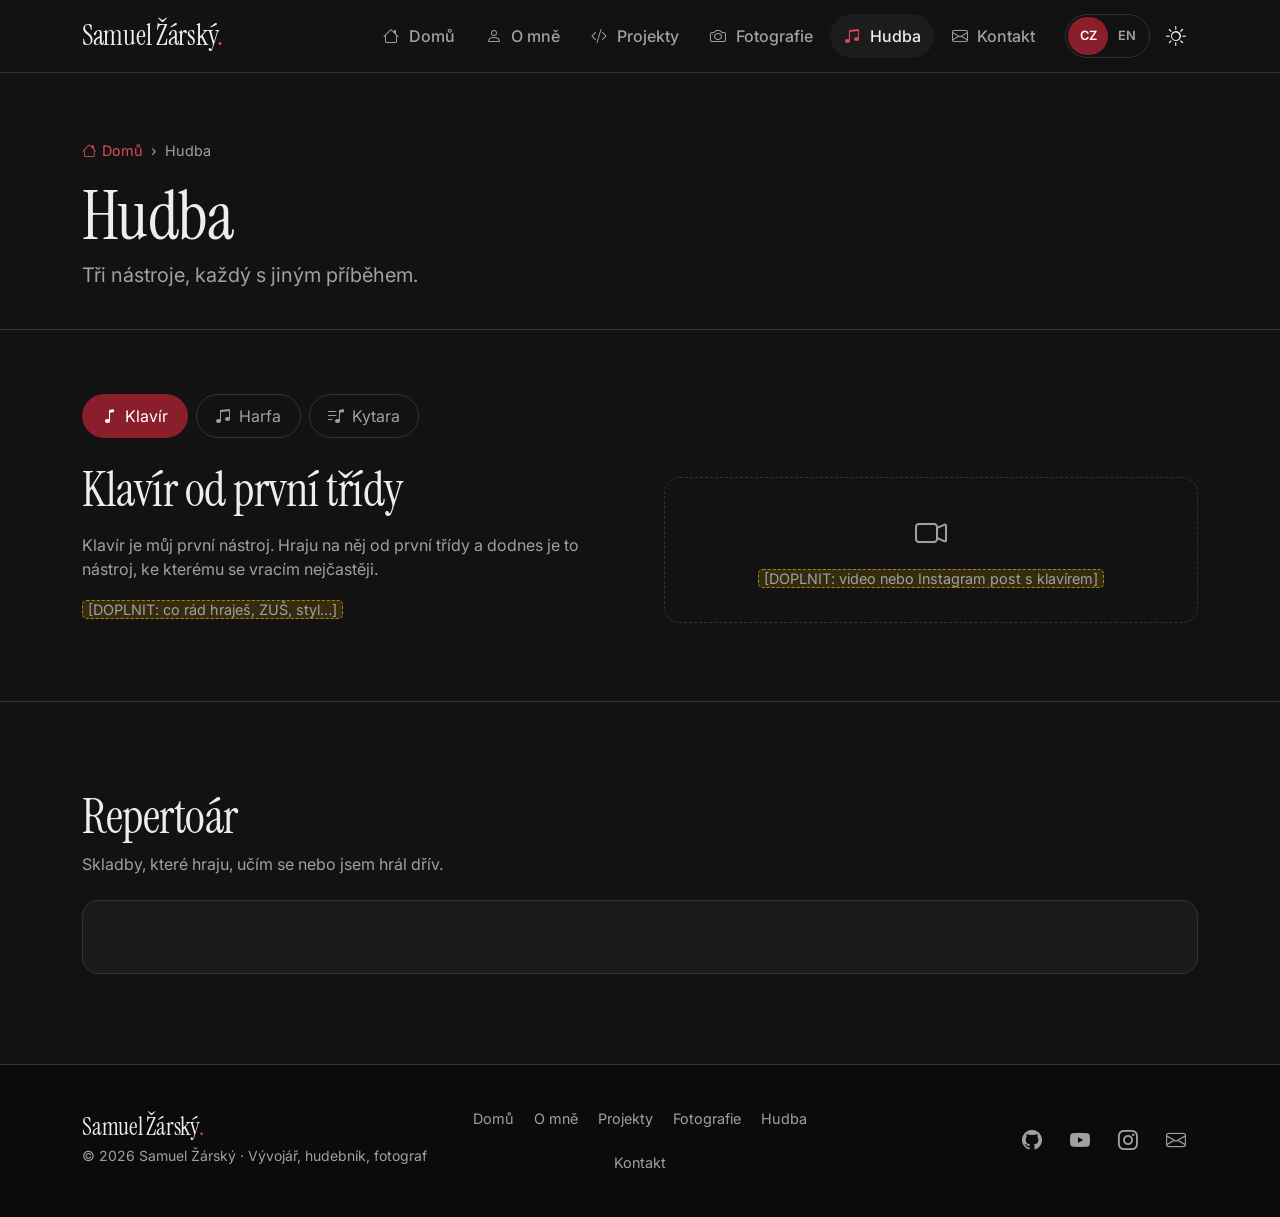
==== hudba.html @ fd3a8583 "web v1, needs updates" ====
<!DOCTYPE html>
<html lang="cs" data-bs-theme="dark">
<head>
  <meta charset="utf-8">
  <meta name="viewport" content="width=device-width, initial-scale=1">
  <title data-i18n="title.music">Hudba – Samuel Žárský</title>
  <meta name="description" content="Klavír, harfa a kytara: covery, videa a repertoár.">
  <meta name="theme-color" content="#121212">
  <script>
    (function () {
      try {
        var t = localStorage.getItem("theme");
        if (t === "light" || t === "dark") document.documentElement.setAttribute("data-bs-theme", t);
        var l = localStorage.getItem("lang");
        if (l === "cs" || l === "en") document.documentElement.lang = l;
      } catch (e) {}
    })();
  </script>
  <link rel="icon" href="assets/favicon.svg" type="image/svg+xml">
  <link rel="preconnect" href="https://fonts.googleapis.com">
  <link rel="preconnect" href="https://fonts.gstatic.com" crossorigin>
  <link rel="stylesheet" href="https://fonts.googleapis.com/css2?family=Instrument+Serif&amp;family=Inter:wght@400;500;600&amp;display=swap">
  <link rel="stylesheet" href="https://cdn.jsdelivr.net/npm/bootstrap@5.3.3/dist/css/bootstrap.min.css">
  <link rel="stylesheet" href="https://cdn.jsdelivr.net/npm/bootstrap-icons@1.11.3/font/bootstrap-icons.min.css">
  <link rel="stylesheet" href="https://cdn.datatables.net/2.1.8/css/dataTables.bootstrap5.min.css">
  <link rel="stylesheet" href="https://cdn.datatables.net/responsive/3.0.3/css/responsive.bootstrap5.min.css">
  <link rel="stylesheet" href="assets/css/style.css">
</head>
<body>
  <a class="skip-link visually-hidden-focusable" href="#main" data-i18n="common.skip">Přeskočit na obsah</a>

  <!-- Navbar + offcanvas menu -->
  <header class="site-header sticky-top">
    <nav class="navbar navbar-expand-lg" aria-label="Hlavní navigace" data-i18n-attr="aria-label:common.mainNav">
      <div class="container">
        <a class="navbar-brand logo" href="index.html">Samuel Žárský<span class="accent">.</span></a>
        <div class="d-flex align-items-center gap-1 order-lg-last ms-auto ms-lg-3">
          <div class="d-flex">
          <div class="btn-group lang-switch" role="group" aria-label="Jazyk / Language">
            <button type="button" class="btn btn-lang" data-lang="cs" aria-label="Čeština">CZ</button>
            <button type="button" class="btn btn-lang" data-lang="en" aria-label="English">EN</button>
          </div>
          </div>
          <button type="button" class="btn-icon theme-toggle" aria-label="Přepnout světlý / tmavý motiv" data-i18n-attr="aria-label:common.theme"><i class="bi bi-sun" aria-hidden="true"></i></button>
          <button class="navbar-toggler btn-icon" type="button" data-bs-toggle="offcanvas" data-bs-target="#mainMenu" aria-controls="mainMenu" aria-label="Otevřít menu" data-i18n-attr="aria-label:common.openMenu"><i class="bi bi-list" aria-hidden="true"></i></button>
        </div>
        <div class="offcanvas offcanvas-end" tabindex="-1" id="mainMenu" aria-labelledby="mainMenuLabel">
          <div class="offcanvas-header">
            <p class="offcanvas-title logo mb-0" id="mainMenuLabel">Samuel Žárský<span class="accent">.</span></p>
            <button type="button" class="btn-icon ms-auto" data-bs-dismiss="offcanvas" aria-label="Zavřít menu" data-i18n-attr="aria-label:common.closeMenu"><i class="bi bi-x-lg" aria-hidden="true"></i></button>
          </div>
          <div class="offcanvas-body">
            <ul class="navbar-nav ms-lg-auto gap-1">
              <li class="nav-item"><a class="nav-link" href="index.html"><i class="bi bi-house" aria-hidden="true"></i><span data-i18n="nav.home">Domů</span></a></li>
              <li class="nav-item"><a class="nav-link" href="o-mne.html"><i class="bi bi-person" aria-hidden="true"></i><span data-i18n="nav.about">O mně</span></a></li>
              <li class="nav-item"><a class="nav-link" href="projekty.html"><i class="bi bi-code-slash" aria-hidden="true"></i><span data-i18n="nav.projects">Projekty</span></a></li>
              <li class="nav-item"><a class="nav-link" href="fotografie.html"><i class="bi bi-camera" aria-hidden="true"></i><span data-i18n="nav.photo">Fotografie</span></a></li>
              <li class="nav-item"><a class="nav-link active" aria-current="page" href="hudba.html"><i class="bi bi-music-note-beamed" aria-hidden="true"></i><span data-i18n="nav.music">Hudba</span></a></li>
              <li class="nav-item"><a class="nav-link" href="kontakt.html"><i class="bi bi-envelope" aria-hidden="true"></i><span data-i18n="nav.contact">Kontakt</span></a></li>
            </ul>
            <div class="d-lg-none mt-4 pt-4 border-top">
              <div class="d-flex align-items-center justify-content-between gap-3 mb-3">
                <span class="form-section-title mb-0" data-i18n="common.language">Jazyk</span>
                <div class="btn-group lang-switch" role="group" aria-label="Jazyk / Language">
            <button type="button" class="btn btn-lang" data-lang="cs" aria-label="Čeština">CZ</button>
            <button type="button" class="btn btn-lang" data-lang="en" aria-label="English">EN</button>
          </div>
              </div>
              <div class="d-flex align-items-center justify-content-between gap-3 mb-3">
                <span class="form-section-title mb-0" data-i18n="common.themeLabel">Motiv</span>
                <button type="button" class="btn-icon theme-toggle" aria-label="Přepnout světlý / tmavý motiv" data-i18n-attr="aria-label:common.theme"><i class="bi bi-sun" aria-hidden="true"></i></button>
              </div>
              <ul class="social-links list-unstyled mb-0">
                <li><a class="btn-icon" href="https://github.com/StringSlayyer" target="_blank" rel="noopener" aria-label="GitHub"><i class="bi bi-github" aria-hidden="true"></i></a></li>
                <li><a class="btn-icon" href="https://www.youtube.com/@samuelzarsky666" target="_blank" rel="noopener" aria-label="YouTube"><i class="bi bi-youtube" aria-hidden="true"></i></a></li>
                <li><a class="btn-icon" href="https://www.instagram.com/samuel_zarsky/" target="_blank" rel="noopener" aria-label="Instagram"><i class="bi bi-instagram" aria-hidden="true"></i></a></li>
                <li><a class="btn-icon" href="mailto:sam@viademy.com" aria-label="E-mail"><i class="bi bi-envelope" aria-hidden="true"></i></a></li>
              </ul>
            </div>
          </div>
        </div>
      </div>
    </nav>
  </header>

  <main id="main">
    <div class="page-header">
      <div class="container">
        <nav aria-label="Drobečková navigace" data-i18n-attr="aria-label:common.breadcrumb">
          <ol class="breadcrumb mb-2">
            <li class="breadcrumb-item"><a href="index.html"><i class="bi bi-house" aria-hidden="true"></i><span data-i18n="nav.home">Domů</span></a></li>
            <li class="breadcrumb-item active" aria-current="page" data-i18n="nav.music">Hudba</li>
          </ol>
        </nav>
        <h1 class="mb-2" data-i18n="music.title">Hudba</h1>
        <p class="lead mb-0" data-i18n="music.lead">Tři nástroje, každý s jiným příběhem.</p>
      </div>
    </div>

    <section class="section-tight" aria-label="Nástroje" data-i18n-attr="aria-label:music.instrumentsLabel">
      <div class="container">
        <!-- Taby: Klavír / Harfa / Kytara -->
        <ul class="nav nav-pills tab-scroll mb-4" id="musicTabs" role="tablist">
          <li class="nav-item" role="presentation">
            <button class="nav-link active" id="tab-piano" data-bs-toggle="pill" data-bs-target="#pane-piano" type="button" role="tab" aria-controls="pane-piano" aria-selected="true"><i class="bi bi-music-note" aria-hidden="true"></i><span data-i18n="music.piano">Klavír</span></button>
          </li>
          <li class="nav-item" role="presentation">
            <button class="nav-link" id="tab-harp" data-bs-toggle="pill" data-bs-target="#pane-harp" type="button" role="tab" aria-controls="pane-harp" aria-selected="false"><i class="bi bi-music-note-beamed" aria-hidden="true"></i><span data-i18n="music.harp">Harfa</span></button>
          </li>
          <li class="nav-item" role="presentation">
            <button class="nav-link" id="tab-guitar" data-bs-toggle="pill" data-bs-target="#pane-guitar" type="button" role="tab" aria-controls="pane-guitar" aria-selected="false"><i class="bi bi-music-note-list" aria-hidden="true"></i><span data-i18n="music.guitar">Kytara</span></button>
          </li>
        </ul>

        <div class="tab-content">
          <div class="tab-pane fade show active" id="pane-piano" role="tabpanel" aria-labelledby="tab-piano" tabindex="0">
            <div class="row g-4 g-lg-5 align-items-center">
              <div class="col-lg-6">
                <h2 class="mb-3" data-i18n="music.pianoTitle">Klavír od první třídy</h2>
                <p class="text-secondary" data-i18n="music.pianoText">Klavír je můj první nástroj. Hraju na něj od první třídy a dodnes je to nástroj, ke kterému se vracím nejčastěji.</p>
                <p class="text-secondary"><span class="todo">[DOPLNIT: co rád hraješ, ZUŠ, styl…]</span></p>
              </div>
              <div class="col-lg-6">
                <div class="embed-placeholder">
                  <i class="bi bi-camera-video fs-2 d-block mb-2" aria-hidden="true"></i>
                  <span class="todo">[DOPLNIT: video nebo Instagram post s klavírem]</span>
                </div>
                <!-- Sem lze vložit YouTube embed (<div class="ratio ratio-16x9 video-frame"><iframe …></iframe></div>) nebo Instagram embed, viz návod v tabu Kytara. -->
              </div>
            </div>
          </div>

          <div class="tab-pane fade" id="pane-harp" role="tabpanel" aria-labelledby="tab-harp" tabindex="0">
            <div class="row g-4 g-lg-5">
              <div class="col-lg-4">
                <h2 class="mb-3" data-i18n="music.harpTitle">Harfa</h2>
                <p class="text-secondary" data-i18n="music.harpText">Na harfu jsem chodil od roku 2017 šest let, pak jsem pokračoval sám. Na YouTube jsou moje covery, novější a kratší videa mám na Instagramu.</p>
                <div class="d-flex flex-wrap gap-2">
                  <a class="btn btn-primary" href="https://www.youtube.com/@samuelzarsky666" target="_blank" rel="noopener"><i class="bi bi-youtube" aria-hidden="true"></i><span data-i18n="music.ytChannel">YouTube kanál</span></a>
                  <a class="btn btn-outline-primary" href="https://www.instagram.com/samuel_zarsky/" target="_blank" rel="noopener"><i class="bi bi-instagram" aria-hidden="true"></i><span data-i18n="common.moreOnIg">Více na Instagramu</span></a>
                </div>
              </div>
              <div class="col-lg-8">
                <div class="row g-4">
                  <div class="col-md-6">
                    <div class="ratio ratio-16x9 video-frame">
                      <iframe src="https://www.youtube-nocookie.com/embed/yvp74DBEI4M" title="Shallow – Lady Gaga, Bradley Cooper (harp cover)" loading="lazy" allow="accelerometer; clipboard-write; encrypted-media; gyroscope; picture-in-picture; web-share" referrerpolicy="strict-origin-when-cross-origin" allowfullscreen></iframe>
                    </div>
                    <p class="mt-2 mb-0 small">Shallow – Lady Gaga, Bradley Cooper</p>
                  </div>
                  <div class="col-md-6">
                    <div class="ratio ratio-16x9 video-frame">
                      <iframe src="https://www.youtube-nocookie.com/embed/tl8LUJA0MZ8" title="Gott ist im Regen – Schwarzer Engel (harp cover)" loading="lazy" allow="accelerometer; clipboard-write; encrypted-media; gyroscope; picture-in-picture; web-share" referrerpolicy="strict-origin-when-cross-origin" allowfullscreen></iframe>
                    </div>
                    <p class="mt-2 mb-0 small">Gott ist im Regen – Schwarzer Engel</p>
                  </div>
                </div>
              </div>
            </div>
          </div>

          <div class="tab-pane fade" id="pane-guitar" role="tabpanel" aria-labelledby="tab-guitar" tabindex="0">
            <div class="row g-4 g-lg-5 align-items-center">
              <div class="col-lg-6">
                <h2 class="mb-3" data-i18n="music.guitarTitle">Kytara jako samouk</h2>
                <p class="text-secondary" data-i18n="music.guitarText">Na kytaru jsem se naučil sám. Kratší nahrávky s kytarou průběžně přidávám na Instagram.</p>
                <!-- Kapela: odkomentovat, až bude možné ji zmínit
                <p class="text-secondary" data-i18n="music.band">Na kytaru hraju také v kapele.</p>
                -->
                <a class="btn btn-outline-primary" href="https://www.instagram.com/samuel_zarsky/" target="_blank" rel="noopener"><i class="bi bi-instagram" aria-hidden="true"></i><span data-i18n="common.moreOnIg">Více na Instagramu</span></a>
              </div>
              <div class="col-lg-6">
                <div class="embed-placeholder">
                  <i class="bi bi-instagram fs-2 d-block mb-2" aria-hidden="true"></i>
                  <span class="todo">[DOPLNIT: Instagram post / reel s kytarou]</span>
                </div>
                <!--
                  Instagram embed (post nebo reel; highlights a stories vložit nejdou):
                  1. Na instagram.com otevřete post → tři tečky (…) → „Vložit“ (Embed) → „Kopírovat kód pro vložení“.
                  2. Smažte <div class="embed-placeholder">…</div> výše a vložte kód sem.
                  3. Kód obsahuje <script async src="//www.instagram.com/embed.js"></script>; stačí jen jednou na stránce.
                -->
              </div>
            </div>
          </div>
        </div>
      </div>
    </section>

    <!-- DataTable: repertoár -->
    <section class="section border-top" aria-labelledby="repTitle">
      <div class="container">
        <div class="mb-4" data-reveal>
          <h2 id="repTitle" class="mb-2" data-i18n="music.repTitle">Repertoár</h2>
          <p class="text-secondary mb-0" data-i18n="music.repText">Skladby, které hraju, učím se nebo jsem hrál dřív.</p>
        </div>
        <div class="card-surface table-wrap">
          <table id="repTable" class="table table-striped table-hover align-middle w-100"></table>
        </div>
      </div>
    </section>
  </main>

  <!-- Footer -->
  <footer class="site-footer">
    <div class="container">
      <div class="row g-4 align-items-center text-center text-md-start">
        <div class="col-md-6 col-lg-4">
          <a class="logo" href="index.html">Samuel Žárský<span class="accent">.</span></a>
          <p class="text-secondary small mb-0 mt-1">&copy; 2026 Samuel Žárský · <span data-i18n="footer.note">Vývojář, hudebník, fotograf</span></p>
        </div>
        <nav class="col-lg-4 d-none d-lg-block" aria-label="Mapa webu" data-i18n-attr="aria-label:footer.sitemap">
          <ul class="footer-sitemap list-unstyled mb-0">
            <li><a href="index.html" data-i18n="nav.home">Domů</a></li>
            <li><a href="o-mne.html" data-i18n="nav.about">O mně</a></li>
            <li><a href="projekty.html" data-i18n="nav.projects">Projekty</a></li>
            <li><a href="fotografie.html" data-i18n="nav.photo">Fotografie</a></li>
            <li><a href="hudba.html" data-i18n="nav.music">Hudba</a></li>
            <li><a href="kontakt.html" data-i18n="nav.contact">Kontakt</a></li>
          </ul>
        </nav>
        <div class="col-md-6 col-lg-4 d-flex justify-content-center justify-content-md-end">
          <ul class="social-links list-unstyled mb-0">
                <li><a class="btn-icon" href="https://github.com/StringSlayyer" target="_blank" rel="noopener" aria-label="GitHub"><i class="bi bi-github" aria-hidden="true"></i></a></li>
                <li><a class="btn-icon" href="https://www.youtube.com/@samuelzarsky666" target="_blank" rel="noopener" aria-label="YouTube"><i class="bi bi-youtube" aria-hidden="true"></i></a></li>
                <li><a class="btn-icon" href="https://www.instagram.com/samuel_zarsky/" target="_blank" rel="noopener" aria-label="Instagram"><i class="bi bi-instagram" aria-hidden="true"></i></a></li>
                <li><a class="btn-icon" href="mailto:sam@viademy.com" aria-label="E-mail"><i class="bi bi-envelope" aria-hidden="true"></i></a></li>
              </ul>
        </div>
      </div>
    </div>
  </footer>
  <script src="https://cdn.jsdelivr.net/npm/bootstrap@5.3.3/dist/js/bootstrap.bundle.min.js"></script>
  <script src="https://code.jquery.com/jquery-3.7.1.min.js"></script>
  <script src="https://cdn.datatables.net/2.1.8/js/dataTables.min.js"></script>
  <script src="https://cdn.datatables.net/2.1.8/js/dataTables.bootstrap5.min.js"></script>
  <script src="https://cdn.datatables.net/responsive/3.0.3/js/dataTables.responsive.min.js"></script>
  <script src="https://cdn.datatables.net/responsive/3.0.3/js/responsive.bootstrap5.min.js"></script>
  <script src="assets/js/data-repertoar.js"></script>
  <script src="assets/js/i18n.js"></script>
  <script src="assets/js/main.js"></script>
</body>
</html>
---- assets/css/style.css ----
/* ===== Proměnné a motivy ===== */
:root {
  --accent: #8B1E2B;
  --accent-hover: #A3222F;
  --accent-active: #741823;
  --accent-light: #D94A5A;
  --accent-rgb: 139, 30, 43;
  --font-heading: "Instrument Serif", Georgia, "Times New Roman", serif;
  --font-body: "Inter", system-ui, -apple-system, "Segoe UI", Roboto, sans-serif;
  --radius: 1rem;
  --nav-h: 72px;
}

[data-bs-theme="dark"] {
  --bg: #121212;
  --surface: #1A1A1A;
  --surface-2: #1C1C1C;
  --border: #333333;
  --text: #EDEDED;
  --text-2: #A0A0A0;
  --accent-text: var(--accent-light);
  --nav-bg: rgba(18, 18, 18, 0.72);
  --footer-bg: #0B0B0B;

  --bs-body-bg: var(--bg);
  --bs-body-bg-rgb: 18, 18, 18;
  --bs-body-color: var(--text);
  --bs-body-color-rgb: 237, 237, 237;
  --bs-emphasis-color: #FFFFFF;
  --bs-heading-color: var(--text);
  --bs-secondary-color: var(--text-2);
  --bs-secondary-bg: var(--surface-2);
  --bs-tertiary-bg: var(--surface);
  --bs-border-color: var(--border);
  --bs-link-color: var(--accent-light);
  --bs-link-color-rgb: 217, 74, 90;
  --bs-link-hover-color: #E7707D;
  --bs-link-hover-color-rgb: 231, 112, 125;
}

[data-bs-theme="light"] {
  --bg: #FAFAFA;
  --surface: #FFFFFF;
  --surface-2: #F2F2F2;
  --border: #DDDDDD;
  --text: #1A1A1A;
  --text-2: #5C5C5C;
  --accent-text: var(--accent);
  --nav-bg: rgba(250, 250, 250, 0.78);
  --footer-bg: #F0F0F0;

  --bs-body-bg: var(--bg);
  --bs-body-bg-rgb: 250, 250, 250;
  --bs-body-color: var(--text);
  --bs-body-color-rgb: 26, 26, 26;
  --bs-heading-color: var(--text);
  --bs-secondary-color: var(--text-2);
  --bs-secondary-bg: var(--surface-2);
  --bs-tertiary-bg: var(--surface);
  --bs-border-color: var(--border);
  --bs-link-color: var(--accent);
  --bs-link-color-rgb: 139, 30, 43;
  --bs-link-hover-color: var(--accent-hover);
  --bs-link-hover-color-rgb: 163, 34, 47;
}

/* ===== Základ ===== */
html { scroll-padding-top: calc(var(--nav-h) + 1rem); }

body {
  font-family: var(--font-body);
  background: var(--bg);
  color: var(--text);
  -webkit-font-smoothing: antialiased;
  display: flex;
  flex-direction: column;
  min-height: 100vh;
}

main { flex: 1 0 auto; }

h1, h2, h3, h4, .display-heading, .logo {
  font-family: var(--font-heading);
  font-weight: 400;
  letter-spacing: -0.01em;
}

h1 { font-size: clamp(2.4rem, 5vw + 1rem, 4.25rem); line-height: 1.05; }
h2 { font-size: clamp(1.9rem, 3vw + 1rem, 3rem); line-height: 1.1; }
h3 { font-size: clamp(1.5rem, 1.5vw + 1rem, 2rem); }

.text-secondary { color: var(--text-2) !important; }
.text-accent { color: var(--accent-text) !important; }
.accent { color: var(--accent-text); }

.eyebrow {
  font-family: var(--font-body);
  font-size: 0.78rem;
  font-weight: 600;
  letter-spacing: 0.16em;
  text-transform: uppercase;
  color: var(--accent-text);
}

.section { padding-block: clamp(3.5rem, 7vw, 6.5rem); }
.section-tight { padding-block: clamp(2.5rem, 5vw, 4rem); }
.lead { color: var(--text-2); font-weight: 400; }

::selection { background: var(--accent); color: #fff; }

.skip-link {
  position: absolute;
  left: 1rem;
  top: 1rem;
  z-index: 2000;
  padding: 0.75rem 1rem;
  background: var(--accent);
  color: #fff;
  border-radius: 0.5rem;
}

/* ===== Tlačítka ===== */
.btn {
  --bs-btn-padding-y: 0.65rem;
  --bs-btn-padding-x: 1.35rem;
  --bs-btn-font-weight: 500;
  --bs-btn-border-radius: 999px;
  min-height: 44px;
  display: inline-flex;
  align-items: center;
  justify-content: center;
  gap: 0.5rem;
}

.btn-sm { --bs-btn-padding-y: 0.35rem; --bs-btn-padding-x: 0.9rem; }

.btn-primary {
  --bs-btn-color: #fff;
  --bs-btn-bg: var(--accent);
  --bs-btn-border-color: var(--accent);
  --bs-btn-hover-color: #fff;
  --bs-btn-hover-bg: var(--accent-hover);
  --bs-btn-hover-border-color: var(--accent-hover);
  --bs-btn-active-color: #fff;
  --bs-btn-active-bg: var(--accent-active);
  --bs-btn-active-border-color: var(--accent-active);
  --bs-btn-disabled-bg: var(--accent);
  --bs-btn-disabled-border-color: var(--accent);
  --bs-btn-focus-shadow-rgb: var(--accent-rgb);
}

.btn-outline-primary {
  --bs-btn-color: var(--accent-text);
  --bs-btn-border-color: var(--accent);
  --bs-btn-hover-color: #fff;
  --bs-btn-hover-bg: var(--accent);
  --bs-btn-hover-border-color: var(--accent);
  --bs-btn-active-color: #fff;
  --bs-btn-active-bg: var(--accent-active);
  --bs-btn-active-border-color: var(--accent-active);
  --bs-btn-focus-shadow-rgb: var(--accent-rgb);
}

.btn-outline-light-subtle {
  --bs-btn-color: var(--text);
  --bs-btn-border-color: var(--border);
  --bs-btn-hover-color: var(--text);
  --bs-btn-hover-bg: var(--surface-2);
  --bs-btn-hover-border-color: var(--text-2);
  --bs-btn-active-color: var(--text);
  --bs-btn-active-bg: var(--surface-2);
  --bs-btn-active-border-color: var(--text-2);
}

.btn-link-arrow {
  padding: 0;
  min-height: 44px;
  color: var(--accent-text);
  font-weight: 500;
  text-decoration: none;
  display: inline-flex;
  align-items: center;
  gap: 0.4rem;
}

.btn-link-arrow i { transition: transform 0.2s ease; }
.btn-link-arrow:hover i { transform: translateX(4px); }

.btn-icon {
  width: 44px;
  height: 44px;
  padding: 0;
  border: 0;
  border-radius: 50%;
  display: inline-flex;
  align-items: center;
  justify-content: center;
  background: transparent;
  color: var(--text);
  font-size: 1.25rem;
}

.btn-icon:hover { background: var(--surface-2); color: var(--text); }
.btn-icon:focus-visible { outline: 2px solid var(--accent-text); outline-offset: 2px; }

/* Přepínač jazyka */
.lang-switch {
  border: 1px solid var(--border);
  border-radius: 999px;
  padding: 2px;
}

.btn-lang {
  --bs-btn-padding-x: 0.6rem;
  --bs-btn-padding-y: 0;
  --bs-btn-font-size: 0.8rem;
  --bs-btn-font-weight: 600;
  min-width: 40px;
  min-height: 38px;
  color: var(--text-2);
  border: 0;
  border-radius: 999px !important;
}

.btn-lang:hover { color: var(--text); }
.btn-lang.active { background: var(--accent); color: #fff; }

/* ===== Navbar ===== */
.site-header {
  isolation: isolate;
  border-bottom: 1px solid var(--border);
}

/* Blur na pseudo-elementu: backdrop-filter přímo na headeru by „uvěznil“ fixní offcanvas uvnitř headeru */
.site-header::before {
  content: "";
  position: absolute;
  inset: 0;
  z-index: -1;
  background: var(--nav-bg);
  -webkit-backdrop-filter: blur(14px) saturate(140%);
  backdrop-filter: blur(14px) saturate(140%);
}

.site-header .navbar { min-height: var(--nav-h); padding-block: 0.5rem; }

.logo {
  font-size: 1.75rem;
  color: var(--text);
  text-decoration: none;
  line-height: 1;
  white-space: nowrap;
}

.logo:hover { color: var(--text); }
.logo .accent { color: var(--accent-text); }

.navbar-toggler { border: 0; box-shadow: none !important; }

.site-header .nav-link {
  display: flex;
  align-items: center;
  gap: 0.6rem;
  min-height: 44px;
  color: var(--text-2);
  font-weight: 500;
  border-radius: 999px;
  transition: color 0.2s ease, background-color 0.2s ease;
}

.site-header .nav-link:hover { color: var(--text); }
.site-header .nav-link.active { color: var(--text); }
.site-header .nav-link.active i { color: var(--accent-text); }

.offcanvas {
  --bs-offcanvas-bg: var(--surface);
  --bs-offcanvas-width: min(320px, 85vw);
  border-left: 1px solid var(--border);
}

@media (max-width: 991.98px) {
  .site-header .nav-link {
    padding: 0.75rem 1rem;
    font-size: 1.1rem;
  }
  .site-header .nav-link.active { background: var(--surface-2); }
}

@media (min-width: 992px) {
  .site-header .nav-link { padding-inline: 0.85rem !important; }
  .site-header .nav-link.active { background: var(--surface-2); }
}

@media (max-width: 400px) {
  .logo { font-size: 1.45rem; }
  .site-header .container { padding-inline: 0.75rem; }
}

/* ===== Carousel ===== */
.hero-carousel { background: #000; }

.hero-carousel .carousel-item { height: 280px; }

@media (min-width: 768px) { .hero-carousel .carousel-item { height: 400px; } }
@media (min-width: 992px) { .hero-carousel .carousel-item { height: 560px; } }

.hero-carousel .carousel-item img {
  width: 100%;
  height: 100%;
  object-fit: cover;
}

.hero-carousel .carousel-caption {
  z-index: 2;
  left: 50%;
  right: auto;
  bottom: 50%;
  transform: translate(-50%, 50%);
  width: min(640px, calc(100% - 7rem));
  padding: 1.25rem 1.75rem;
  text-align: center;
  background: rgba(0, 0, 0, 0.45);
  -webkit-backdrop-filter: blur(6px);
  backdrop-filter: blur(6px);
  border: 1px solid rgba(255, 255, 255, 0.12);
  border-radius: var(--radius);
}

.hero-carousel .carousel-caption h2 {
  font-size: clamp(1.9rem, 4vw + 0.5rem, 3.75rem);
  color: #fff;
  margin-bottom: 0.4rem;
}

.hero-carousel .carousel-caption p {
  font-size: clamp(0.9rem, 0.6vw + 0.75rem, 1.15rem);
  color: rgba(255, 255, 255, 0.85);
  margin: 0;
}

.hero-carousel .carousel-control-prev,
.hero-carousel .carousel-control-next {
  width: 4rem;
  z-index: 3;
}

.hero-carousel .carousel-indicators { z-index: 3; margin-bottom: 0.75rem; }

.hero-carousel .carousel-indicators [data-bs-target] {
  width: 28px;
  height: 4px;
  border-radius: 2px;
}

.hero-carousel .carousel-indicators .active { background-color: var(--accent-light); }

@media (max-width: 575.98px) {
  .hero-carousel .carousel-caption { width: calc(100% - 6rem); padding: 0.9rem 1rem; }
  .hero-carousel .carousel-control-prev,
  .hero-carousel .carousel-control-next { width: 2.75rem; }
}

/* ===== Intro ===== */
.portrait {
  width: 100%;
  aspect-ratio: 4 / 5;
  object-fit: cover;
  border-radius: var(--radius);
  border: 1px solid var(--border);
}

/* ===== Karty ===== */
.card-surface {
  background: var(--surface);
  border: 1px solid var(--border);
  border-radius: var(--radius);
  color: var(--text);
  transition: transform 0.25s ease, border-color 0.25s ease, box-shadow 0.25s ease;
}

.card-hover:hover {
  transform: translateY(-4px);
  border-color: rgba(var(--accent-rgb), 0.7);
  box-shadow: 0 14px 32px rgba(0, 0, 0, 0.25);
}

.card-icon {
  width: 52px;
  height: 52px;
  border-radius: 14px;
  display: inline-flex;
  align-items: center;
  justify-content: center;
  font-size: 1.5rem;
  background: rgba(var(--accent-rgb), 0.15);
  color: var(--accent-text);
}

/* ===== Bento grid ===== */
.bento {
  display: grid;
  gap: 1rem;
  grid-template-columns: repeat(2, 1fr);
}

.bento-card {
  position: relative;
  padding: clamp(1.5rem, 3vw, 2.25rem);
  display: flex;
  flex-direction: column;
  gap: 0.75rem;
  overflow: hidden;
  min-height: 200px;
  text-decoration: none;
}

.bento-card h3 { margin: 0; }
.bento-card p { color: var(--text-2); margin: 0; }
.bento-card .btn-link-arrow { margin-top: auto; }

.bento-card.has-image { color: #fff; border-color: transparent; }
.bento-card.has-image p { color: rgba(255, 255, 255, 0.85); }
.bento-card.has-image .btn-link-arrow { color: #fff; }

.bento-card .bento-bg {
  position: absolute;
  inset: 0;
  width: 100%;
  height: 100%;
  object-fit: cover;
  z-index: 0;
  transition: transform 0.6s ease;
}

.bento-card.has-image::before {
  content: "";
  position: absolute;
  inset: 0;
  background: rgba(0, 0, 0, 0.55);
  z-index: 1;
}

.bento-card > *:not(.bento-bg) { position: relative; z-index: 2; }
.bento-card:hover .bento-bg { transform: scale(1.04); }

.project-list { list-style: none; padding: 0; margin: 0.5rem 0 0; }

.project-list li {
  display: flex;
  justify-content: space-between;
  gap: 1rem;
  padding: 0.75rem 0;
  border-top: 1px solid var(--border);
}

.project-list li span:last-child { color: var(--text-2); font-size: 0.9rem; text-align: right; }

.bento-large { grid-column: span 2; }

@media (max-width: 767.98px) {
  .bento-card:not(.bento-large) { padding: 1.25rem; min-height: 180px; }
  .bento-card:not(.bento-large) h3 { font-size: 1.5rem; }
  .bento-card:not(.bento-large) .card-icon { width: 44px; height: 44px; font-size: 1.25rem; }
}

@media (min-width: 768px) {
  .bento { grid-template-rows: repeat(2, minmax(220px, auto)); }
  .bento-large { grid-column: 1; grid-row: span 2; }
}

@media (min-width: 992px) {
  .bento { grid-template-columns: repeat(4, 1fr); grid-template-rows: repeat(2, minmax(250px, auto)); }
  .bento-large { grid-column: 1 / span 2; grid-row: 1 / span 2; }
  .bento-card:not(.bento-large) { grid-column: span 2; }
}

/* ===== Mřížka fotek (homepage) ===== */
.photo-grid { --bs-gutter-x: 0.75rem; --bs-gutter-y: 0.75rem; }

.photo-tile {
  display: block;
  width: 100%;
  padding: 0;
  border: 0;
  border-radius: 0.75rem;
  overflow: hidden;
  aspect-ratio: 1;
  background: var(--surface-2);
  cursor: zoom-in;
}

.photo-tile img {
  width: 100%;
  height: 100%;
  object-fit: cover;
  transition: transform 0.4s ease, opacity 0.3s ease;
}

.photo-tile:hover img { transform: scale(1.06); }
.photo-tile:focus-visible { outline: 3px solid var(--accent-text); outline-offset: 2px; }

/* ===== Masonry galerie ===== */
.masonry { columns: 1; column-gap: 1rem; }

@media (min-width: 576px) { .masonry { columns: 2; } }
@media (min-width: 992px) { .masonry { columns: 3; } }

.masonry-item {
  break-inside: avoid;
  margin-bottom: 1rem;
  position: relative;
}

.masonry-item .photo-tile { aspect-ratio: auto; }
.masonry-item .photo-tile img { height: auto; }

.masonry-item figcaption {
  position: absolute;
  left: 0;
  right: 0;
  bottom: 0;
  padding: 0.75rem 1rem;
  color: #fff;
  font-size: 0.9rem;
  background: rgba(0, 0, 0, 0.55);
  border-radius: 0 0 0.75rem 0.75rem;
  opacity: 0;
  transition: opacity 0.25s ease;
  pointer-events: none;
}

.masonry-item:hover figcaption,
.masonry-item:focus-within figcaption { opacity: 1; }

@media (hover: none) {
  .masonry-item figcaption { opacity: 1; }
}

.filter-bar { display: flex; flex-wrap: wrap; gap: 0.5rem; }
.filter-bar .btn.active { background: var(--accent); border-color: var(--accent); color: #fff; }

/* ===== Modal ===== */
.modal {
  --bs-modal-bg: var(--surface);
  --bs-modal-border-color: var(--border);
  --bs-modal-border-radius: var(--radius);
}

.modal-photo img {
  width: 100%;
  max-height: 70vh;
  object-fit: contain;
  background: #000;
  border-radius: 0.75rem;
}

.exif-list {
  display: grid;
  grid-template-columns: repeat(auto-fill, minmax(140px, 1fr));
  gap: 0.75rem;
  margin: 0;
}

.exif-list div {
  background: var(--surface-2);
  border: 1px solid var(--border);
  border-radius: 0.6rem;
  padding: 0.6rem 0.8rem;
}

.exif-list dt { font-size: 0.75rem; font-weight: 500; color: var(--text-2); text-transform: uppercase; letter-spacing: 0.06em; }
.exif-list dd { margin: 0; font-weight: 500; }

/* ===== Zvýrazněný pás (hudba) ===== */
.band { background: var(--surface-2); border-block: 1px solid var(--border); }

/* ===== Výzva ke kontaktu ===== */
.cta-box {
  background: var(--surface);
  border: 1px solid var(--border);
  border-left: 4px solid var(--accent);
  border-radius: var(--radius);
  padding: clamp(2rem, 5vw, 3.5rem);
}

/* ===== Breadcrumb a hlavička stránky ===== */
.page-header { padding-block: clamp(2rem, 5vw, 3.5rem) clamp(1.5rem, 3vw, 2.5rem); border-bottom: 1px solid var(--border); }

.breadcrumb {
  --bs-breadcrumb-divider-color: var(--text-2);
  --bs-breadcrumb-item-active-color: var(--text-2);
  --bs-breadcrumb-divider: "›";
  font-size: 0.9rem;
}

.breadcrumb a { text-decoration: none; display: inline-flex; align-items: center; gap: 0.35rem; min-height: 44px; }
.breadcrumb-item { display: flex; align-items: center; }
.breadcrumb-item.active { min-height: 44px; }

/* ===== Taby ===== */
.nav-pills {
  --bs-nav-pills-border-radius: 999px;
  --bs-nav-pills-link-active-bg: var(--accent);
  --bs-nav-pills-link-active-color: #fff;
  --bs-nav-link-color: var(--text-2);
  --bs-nav-link-hover-color: var(--text);
  gap: 0.5rem;
}

.nav-pills .nav-link {
  min-height: 44px;
  display: inline-flex;
  align-items: center;
  gap: 0.5rem;
  border: 1px solid var(--border);
  padding-inline: 1.15rem;
}

.nav-pills .nav-link.active { border-color: var(--accent); }

@media (max-width: 575.98px) {
  .nav-pills { gap: 0.35rem; }
  .nav-pills .nav-link { padding-inline: 0.8rem; gap: 0.4rem; }
}

.tab-scroll { overflow-x: auto; flex-wrap: nowrap; scrollbar-width: none; padding-bottom: 2px; }
.tab-scroll::-webkit-scrollbar { display: none; }
.tab-scroll .nav-link { white-space: nowrap; }

/* ===== Badges ===== */
.badge-skill {
  display: inline-flex;
  align-items: center;
  gap: 0.35rem;
  font-weight: 500;
  font-size: 0.85rem;
  padding: 0.45rem 0.8rem;
  border-radius: 999px;
  background: var(--surface-2);
  border: 1px solid var(--border);
  color: var(--text);
}

.badge-skill.badge-accent {
  background: rgba(var(--accent-rgb), 0.15);
  border-color: rgba(var(--accent-rgb), 0.5);
  color: var(--accent-text);
}

/* ===== Timeline ===== */
.timeline { list-style: none; margin: 0; padding: 0; position: relative; }

.timeline::before {
  content: "";
  position: absolute;
  left: 7px;
  top: 0.5rem;
  bottom: 0.5rem;
  width: 2px;
  background: var(--border);
}

.timeline li { position: relative; padding: 0 0 2rem 2.25rem; }
.timeline li:last-child { padding-bottom: 0; }

.timeline li::before {
  content: "";
  position: absolute;
  left: 0;
  top: 0.35rem;
  width: 16px;
  height: 16px;
  border-radius: 50%;
  background: var(--bg);
  border: 3px solid var(--accent);
}

.timeline .tl-year { font-size: 0.85rem; font-weight: 600; color: var(--accent-text); letter-spacing: 0.04em; }
.timeline h3 { font-size: 1.5rem; margin: 0.15rem 0 0.35rem; }
.timeline p { color: var(--text-2); margin: 0; }

/* ===== Video a embedy ===== */
.video-frame { border-radius: var(--radius); overflow: hidden; border: 1px solid var(--border); background: #000; }

.embed-placeholder {
  border: 1px dashed var(--border);
  border-radius: var(--radius);
  padding: 2rem;
  text-align: center;
  color: var(--text-2);
}

/* ===== Formulář ===== */
.form-control,
.form-select {
  background-color: var(--surface-2);
  border-color: var(--border);
  color: var(--text);
  min-height: 44px;
}

.form-control:focus,
.form-select:focus {
  background-color: var(--surface-2);
  color: var(--text);
  border-color: var(--accent-light);
  box-shadow: 0 0 0 0.25rem rgba(var(--accent-rgb), 0.35);
}

.form-floating > label { color: var(--text-2); }
.form-floating > .form-control:focus ~ label,
.form-floating > .form-control:not(:placeholder-shown) ~ label,
.form-floating > .form-select ~ label { color: var(--text-2); }
.form-floating > .form-control:focus ~ label::after,
.form-floating > .form-control:not(:placeholder-shown) ~ label::after,
.form-floating > .form-select ~ label::after { background-color: transparent; }

.input-group-text { background: var(--surface); border-color: var(--border); color: var(--text-2); min-width: 44px; justify-content: center; }

.form-check { min-height: 44px; display: flex; align-items: center; gap: 0.6rem; padding-left: 0; }
.form-check .form-check-input { float: none; margin: 0; width: 1.25rem; height: 1.25rem; flex-shrink: 0; }
.form-check-label { cursor: pointer; }

.form-check-input { background-color: var(--surface-2); border-color: var(--text-2); }
.form-check-input:checked { background-color: var(--accent); border-color: var(--accent); }
.form-check-input:focus { border-color: var(--accent-light); box-shadow: 0 0 0 0.25rem rgba(var(--accent-rgb), 0.35); }

.form-section-title { font-family: var(--font-body); font-size: 0.85rem; font-weight: 600; letter-spacing: 0.1em; text-transform: uppercase; color: var(--text-2); margin-bottom: 0.25rem; }

.char-counter { font-size: 0.85rem; color: var(--text-2); }
.char-counter.near-limit { color: var(--accent-text); }

.summary-list { display: grid; grid-template-columns: max-content 1fr; gap: 0.4rem 1.25rem; margin: 0; }
.summary-list dt { color: var(--text-2); font-weight: 500; }
.summary-list dd { margin: 0; word-break: break-word; }

@media (max-width: 575.98px) {
  .summary-list { grid-template-columns: 1fr; gap: 0.1rem; }
  .summary-list dd { margin-bottom: 0.6rem; }
}

.contact-link {
  display: flex;
  align-items: center;
  gap: 1rem;
  padding: 1rem 1.25rem;
  text-decoration: none;
  min-height: 64px;
}

.contact-link .card-icon { width: 44px; height: 44px; font-size: 1.2rem; flex-shrink: 0; }
.contact-link small { display: block; color: var(--text-2); }
.contact-link strong { color: var(--text); font-weight: 500; word-break: break-all; }

/* ===== DataTables ===== */
.table {
  --bs-table-bg: transparent;
  --bs-table-color: var(--text);
  --bs-table-border-color: var(--border);
  --bs-table-hover-bg: rgba(var(--accent-rgb), 0.08);
  --bs-table-hover-color: var(--text);
  --bs-table-striped-bg: var(--surface-2);
  --bs-table-striped-color: var(--text);
}

.table thead th { font-weight: 600; font-size: 0.85rem; color: var(--text-2); white-space: nowrap; }

.pagination {
  --bs-pagination-color: var(--text);
  --bs-pagination-bg: var(--surface);
  --bs-pagination-border-color: var(--border);
  --bs-pagination-hover-color: var(--text);
  --bs-pagination-hover-bg: var(--surface-2);
  --bs-pagination-hover-border-color: var(--border);
  --bs-pagination-focus-color: var(--text);
  --bs-pagination-focus-bg: var(--surface-2);
  --bs-pagination-focus-box-shadow: 0 0 0 0.25rem rgba(var(--accent-rgb), 0.35);
  --bs-pagination-active-bg: var(--accent);
  --bs-pagination-active-border-color: var(--accent);
  --bs-pagination-disabled-bg: var(--surface);
  --bs-pagination-disabled-color: var(--text-2);
  --bs-pagination-disabled-border-color: var(--border);
}

.pagination .page-link { min-width: 44px; min-height: 44px; display: flex; align-items: center; justify-content: center; }

div.dt-container .dt-search input,
div.dt-container .dt-length select { min-height: 44px; }

div.dt-container .dt-paging { display: flex; justify-content: center; }

@media (min-width: 768px) {
  div.dt-container .dt-paging { justify-content: flex-end; }
}

.table-wrap { padding: clamp(1rem, 2.5vw, 1.75rem); }

.dt-thumb { width: 64px; height: 44px; object-fit: cover; border-radius: 0.4rem; }

table.dataTable tbody tr.row-clickable { cursor: pointer; }

.level-dots { display: inline-flex; gap: 3px; vertical-align: middle; }
.level-dots span { width: 8px; height: 8px; border-radius: 50%; background: var(--border); }
.level-dots span.on { background: var(--accent-light); }

/* ===== Footer ===== */
.site-footer {
  background: var(--footer-bg);
  border-top: 1px solid var(--border);
  padding-block: 2rem;
  margin-top: auto;
}

.footer-sitemap { display: flex; flex-wrap: wrap; justify-content: center; gap: 0 1.25rem; }
.footer-sitemap a { color: var(--text-2); text-decoration: none; font-size: 0.9rem; display: inline-flex; align-items: center; min-height: 44px; }
.footer-sitemap a:hover { color: var(--accent-text); }

.site-footer .logo { font-size: 1.5rem; }

.social-links { display: flex; gap: 0.25rem; }
.social-links a { color: var(--text-2); }
.social-links a:hover { color: var(--accent-text); background: var(--surface-2); }

/* ===== Placeholdery k doplnění ===== */
.todo {
  background: rgba(255, 196, 0, 0.15);
  border: 1px dashed rgba(255, 196, 0, 0.6);
  border-radius: 0.3rem;
  padding: 0 0.3rem;
  font-size: 0.9em;
}

/* ===== Animace ===== */
.reveal { opacity: 0; transform: translateY(24px); transition: opacity 0.7s ease, transform 0.7s ease; }
.reveal.is-visible { opacity: 1; transform: none; }

@media (prefers-reduced-motion: reduce) {
  html { scroll-behavior: auto; }
  .reveal { opacity: 1; transform: none; transition: none; }
  .card-surface, .photo-tile img, .bento-bg, .btn-link-arrow i { transition: none !important; }
  .card-hover:hover, .bento-card:hover .bento-bg, .photo-tile:hover img { transform: none; }
}
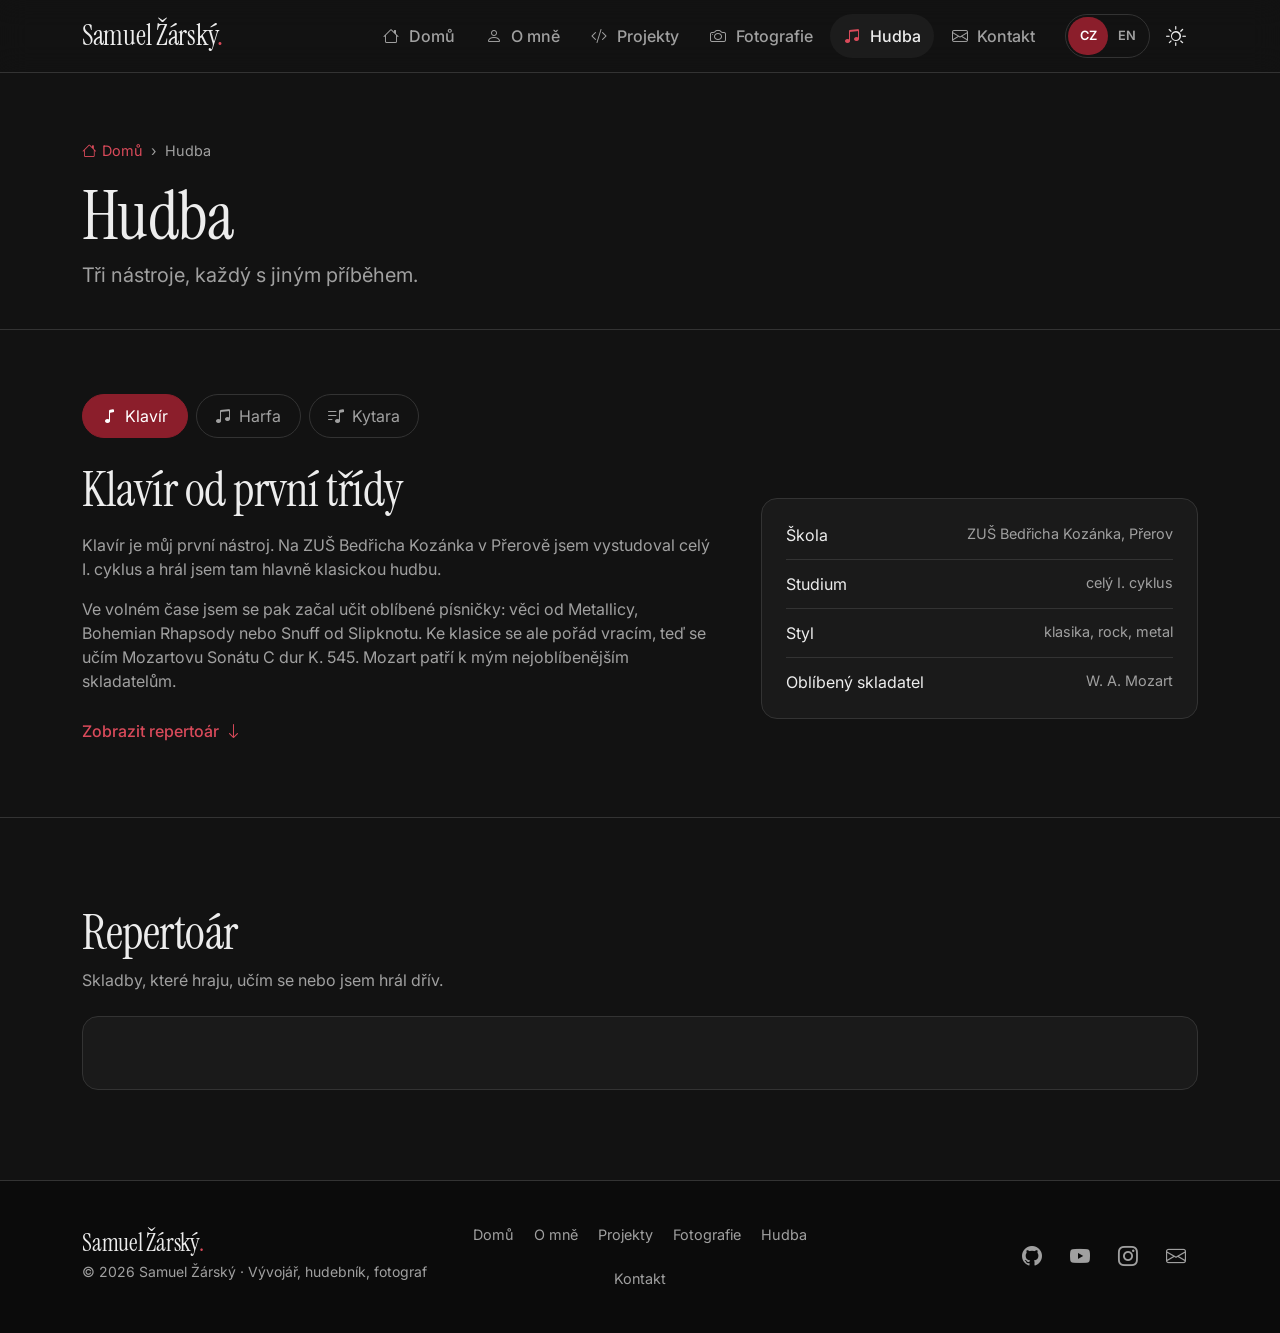
==== commit 96eff059: "clubiq, hudba" ====
--- a/hudba.html
+++ b/hudba.html
@@ -115,40 +115,53 @@
         <div class="tab-content">
           <div class="tab-pane fade show active" id="pane-piano" role="tabpanel" aria-labelledby="tab-piano" tabindex="0">
             <div class="row g-4 g-lg-5 align-items-center">
-              <div class="col-lg-6">
+              <div class="col-lg-7">
                 <h2 class="mb-3" data-i18n="music.pianoTitle">Klavír od první třídy</h2>
-                <p class="text-secondary" data-i18n="music.pianoText">Klavír je můj první nástroj. Hraju na něj od první třídy a dodnes je to nástroj, ke kterému se vracím nejčastěji.</p>
-                <p class="text-secondary"><span class="todo">[DOPLNIT: co rád hraješ, ZUŠ, styl…]</span></p>
-              </div>
-              <div class="col-lg-6">
-                <div class="embed-placeholder">
-                  <i class="bi bi-camera-video fs-2 d-block mb-2" aria-hidden="true"></i>
-                  <span class="todo">[DOPLNIT: video nebo Instagram post s klavírem]</span>
-                </div>
-                <!-- Sem lze vložit YouTube embed (<div class="ratio ratio-16x9 video-frame"><iframe …></iframe></div>) nebo Instagram embed, viz návod v tabu Kytara. -->
+                <p class="text-secondary" data-i18n="music.pianoText">Klavír je můj první nástroj. Na ZUŠ Bedřicha Kozánka v Přerově jsem vystudoval celý I. cyklus a hrál jsem tam hlavně klasickou hudbu.</p>
+                <p class="text-secondary" data-i18n="music.pianoText2">Ve volném čase jsem se pak začal učit oblíbené písničky: věci od Metallicy, Bohemian Rhapsody nebo Snuff od Slipknotu. Ke klasice se ale pořád vracím, teď se učím Mozartovu Sonátu C dur K. 545. Mozart patří k mým nejoblíbenějším skladatelům.</p>
+                <a class="btn-link-arrow" href="#repTitle"><span data-i18n="music.repLink">Zobrazit repertoár</span><i class="bi bi-arrow-down" aria-hidden="true"></i></a>
+              </div>
+              <div class="col-lg-5">
+                <div class="card-surface p-4">
+                  <ul class="project-list mt-0">
+                    <li><span data-i18n="fact.school">Škola</span><span>ZUŠ Bedřicha Kozánka, Přerov</span></li>
+                    <li><span data-i18n="fact.study">Studium</span><span data-i18n="fact.pianoStudy">celý I. cyklus</span></li>
+                    <li><span data-i18n="fact.style">Styl</span><span data-i18n="fact.pianoStyle">klasika, rock, metal</span></li>
+                    <li><span data-i18n="fact.composer">Oblíbený skladatel</span><span>W. A. Mozart</span></li>
+                  </ul>
+                </div>
               </div>
             </div>
           </div>
 
           <div class="tab-pane fade" id="pane-harp" role="tabpanel" aria-labelledby="tab-harp" tabindex="0">
             <div class="row g-4 g-lg-5">
-              <div class="col-lg-4">
+              <div class="col-lg-5">
                 <h2 class="mb-3" data-i18n="music.harpTitle">Harfa</h2>
-                <p class="text-secondary" data-i18n="music.harpText">Na harfu jsem chodil od roku 2017 šest let, pak jsem pokračoval sám. Na YouTube jsou moje covery, novější a kratší videa mám na Instagramu.</p>
-                <div class="d-flex flex-wrap gap-2">
+                <p class="text-secondary" data-i18n="music.harpText">Od roku 2017 jsem šest let chodil na harfu na ZUŠ Morava ve Zlíně a pak jsem pokračoval sám. Vyzkoušel jsem si různé harfy, od menších až po velkou pedálovou koncertní. Teď hraju na vlastní 29strunnou háčkovou harfu.</p>
+                <p class="text-secondary" data-i18n="music.harpText2">Ve škole jsme hráli hlavně modernější a filmové skladby, třeba Piráty z Karibiku nebo Zdivočelou zemi. Dnes nahrávám covery na YouTube, novější a kratší videa mám na Instagramu.</p>
+                <div class="d-flex flex-wrap gap-2 mb-4">
                   <a class="btn btn-primary" href="https://www.youtube.com/@samuelzarsky666" target="_blank" rel="noopener"><i class="bi bi-youtube" aria-hidden="true"></i><span data-i18n="music.ytChannel">YouTube kanál</span></a>
                   <a class="btn btn-outline-primary" href="https://www.instagram.com/samuel_zarsky/" target="_blank" rel="noopener"><i class="bi bi-instagram" aria-hidden="true"></i><span data-i18n="common.moreOnIg">Více na Instagramu</span></a>
                 </div>
-              </div>
-              <div class="col-lg-8">
+                <div class="card-surface p-4">
+                  <ul class="project-list mt-0">
+                    <li><span data-i18n="fact.school">Škola</span><span>ZUŠ Morava, Zlín</span></li>
+                    <li><span data-i18n="fact.lessons">Výuka</span><span data-i18n="fact.harpLessons">6 let, od roku 2017</span></li>
+                    <li><span data-i18n="fact.instrument">Nástroj</span><span data-i18n="fact.harpInstrument">29strunná háčková harfa</span></li>
+                    <li><span data-i18n="fact.style">Styl</span><span data-i18n="fact.harpStyle">filmová a moderní hudba, covery</span></li>
+                  </ul>
+                </div>
+              </div>
+              <div class="col-lg-7">
                 <div class="row g-4">
-                  <div class="col-md-6">
+                  <div class="col-md-6 col-lg-12 col-xl-6">
                     <div class="ratio ratio-16x9 video-frame">
                       <iframe src="https://www.youtube-nocookie.com/embed/yvp74DBEI4M" title="Shallow – Lady Gaga, Bradley Cooper (harp cover)" loading="lazy" allow="accelerometer; clipboard-write; encrypted-media; gyroscope; picture-in-picture; web-share" referrerpolicy="strict-origin-when-cross-origin" allowfullscreen></iframe>
                     </div>
                     <p class="mt-2 mb-0 small">Shallow – Lady Gaga, Bradley Cooper</p>
                   </div>
-                  <div class="col-md-6">
+                  <div class="col-md-6 col-lg-12 col-xl-6">
                     <div class="ratio ratio-16x9 video-frame">
                       <iframe src="https://www.youtube-nocookie.com/embed/tl8LUJA0MZ8" title="Gott ist im Regen – Schwarzer Engel (harp cover)" loading="lazy" allow="accelerometer; clipboard-write; encrypted-media; gyroscope; picture-in-picture; web-share" referrerpolicy="strict-origin-when-cross-origin" allowfullscreen></iframe>
                     </div>
@@ -161,25 +174,24 @@
 
           <div class="tab-pane fade" id="pane-guitar" role="tabpanel" aria-labelledby="tab-guitar" tabindex="0">
             <div class="row g-4 g-lg-5 align-items-center">
-              <div class="col-lg-6">
+              <div class="col-lg-7">
                 <h2 class="mb-3" data-i18n="music.guitarTitle">Kytara jako samouk</h2>
-                <p class="text-secondary" data-i18n="music.guitarText">Na kytaru jsem se naučil sám. Kratší nahrávky s kytarou průběžně přidávám na Instagram.</p>
+                <p class="text-secondary" data-i18n="music.guitarText">Na kytaru jsem se naučil sám. Akordy na akustiku jsem zkoušel už na základní škole, ale vážně jsem začal až v prvním ročníku střední, kdy jsem si koupil elektrickou kytaru.</p>
+                <p class="text-secondary" data-i18n="music.guitarText2">Hraju hlavně metal a rock a jsem spíš rytmický kytarista. Krátká videa s kytarou mám v highlights na Instagramu.</p>
                 <!-- Kapela: odkomentovat, až bude možné ji zmínit
                 <p class="text-secondary" data-i18n="music.band">Na kytaru hraju také v kapele.</p>
                 -->
                 <a class="btn btn-outline-primary" href="https://www.instagram.com/samuel_zarsky/" target="_blank" rel="noopener"><i class="bi bi-instagram" aria-hidden="true"></i><span data-i18n="common.moreOnIg">Více na Instagramu</span></a>
               </div>
-              <div class="col-lg-6">
-                <div class="embed-placeholder">
-                  <i class="bi bi-instagram fs-2 d-block mb-2" aria-hidden="true"></i>
-                  <span class="todo">[DOPLNIT: Instagram post / reel s kytarou]</span>
-                </div>
-                <!--
-                  Instagram embed (post nebo reel; highlights a stories vložit nejdou):
-                  1. Na instagram.com otevřete post → tři tečky (…) → „Vložit“ (Embed) → „Kopírovat kód pro vložení“.
-                  2. Smažte <div class="embed-placeholder">…</div> výše a vložte kód sem.
-                  3. Kód obsahuje <script async src="//www.instagram.com/embed.js"></script>; stačí jen jednou na stránce.
-                -->
+              <div class="col-lg-5">
+                <div class="card-surface p-4">
+                  <ul class="project-list mt-0">
+                    <li><span data-i18n="fact.start">Začátky</span><span data-i18n="fact.gStart">akustika na základní škole</span></li>
+                    <li><span data-i18n="fact.electric">Elektrická kytara</span><span data-i18n="fact.gElectric">od roku 2021</span></li>
+                    <li><span data-i18n="fact.style">Styl</span><span>metal, rock</span></li>
+                    <li><span data-i18n="fact.role">Role</span><span data-i18n="fact.gRole">hlavně rytmická kytara</span></li>
+                  </ul>
+                </div>
               </div>
             </div>
           </div>
--- a/assets/css/style.css
+++ b/assets/css/style.css
@@ -841,3 +841,7 @@
   .card-hover:hover, .bento-card:hover .bento-bg, .photo-tile:hover img { transform: none; }
 }
 
+
+/* Seznam faktů v kartě (taby Hudba) */
+.card-surface > .project-list.mt-0 li:first-child { border-top: 0; padding-top: 0; }
+.card-surface > .project-list.mt-0 li:last-child { padding-bottom: 0; }
